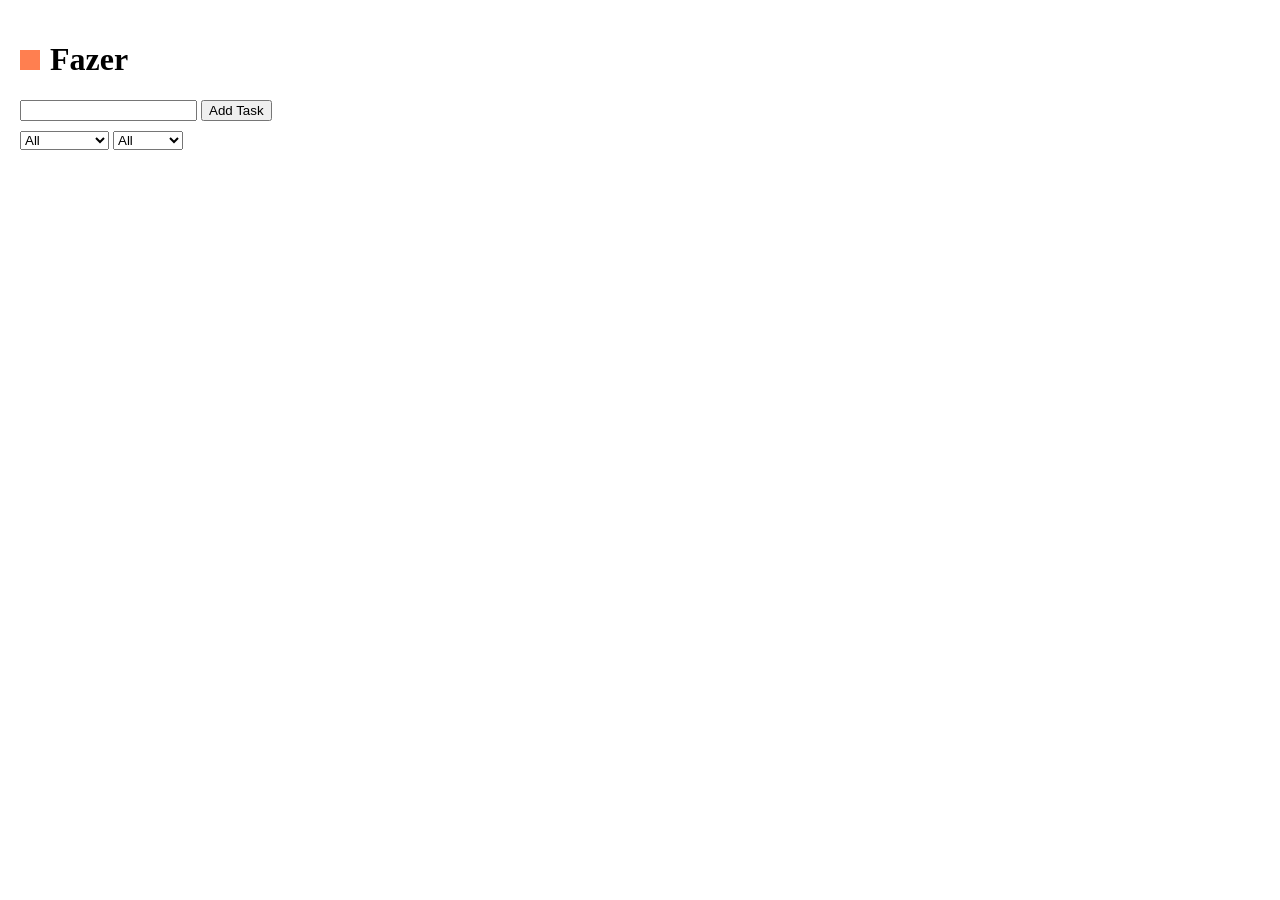
==== frontend/index.html @ 98d720c7 "chore: setup FastAPI backend environment" ====
<!DOCTYPE html>
<html lang="en">

<head>
    <meta charset="UTF-8">
    <meta name="viewport" content="width=device-width, initial-scale=1.0">
    <title>Fazer</title>
    <link rel="stylesheet" href="style.css">
</head>

<body>
    <header>
        <div class="logo-area" style="display: flex; flex-direction: row; align-items: center; gap: 10px;">
            <div class="logo-icon" style="width: 20px; height: 20px; background-color: coral;"></div>
            <div class="logo-name">
                <h1>Fazer</h1>
            </div>
        </div>
    </header>
    <main>
        <dialog id="new-task-dialog" class="new-task-dialog">
            <div class="name-section">
                <label for="new-task-name">Name:</label>
                <input type="text" class="new-task-name" id="new-task-name">
            </div>
            <div class="priority-section">
                <label for="new-task-priority">Priority:</label>
                <select name="" id="new-task-priority">
                    <option value="" disabled selected>...</option>
                    <option value="High">High</option>
                    <option value="Medium">Medium</option>
                    <option value="Low">Low</option>
                    <option value="None">None</option>
                </select>
            </div>
            <button type="submit" command="close" commandFor="new-task-dialog" id="new-task-add-btn">Add task</button>
        </dialog>
        <dialog id="task-update-dialog" class="task-update-dialog">
            <h3>Update the task</h3>
            <div class="name-section">
                <label for="update-task-name">Name:</label>
                <input type="text" class="update-task-name" id="update-task-name">
            </div>
            <div class="priority-section">
                <label for="update-task-priority">Priority:</label>
                <select name="" id="update-task-priority">
                    <option value="" disabled selected>...</option>
                    <option value="High">High</option>
                    <option value="Medium">Medium</option>
                    <option value="Low">Low</option>
                    <option value="None">None</option>
                </select>
            </div>
            <button type="submit" command="close" commandFor="task-update-dialog" id="update-task-btn">Update task</button>
        </dialog>
        <div class="search-area">
            <div>
                <input type="search" name="search-box" id="search-box" class="search-box">
                <button class="add-task-btn" id="add-task-btn" commandFor="new-task-dialog" command="show-modal">Add Task</button> 
            </div>
            <div>
                <select name="status-filter" id="status-filter">
                    <option value="all" selected>All</option>
                    <option value="completed">Completed</option>
                    <option value="unchecked">Unchecked</option>
                </select>
                <select name="priority-filter" id="priority-filter">
                    <option value="all" selected>All</option>
                    <option value="high">High</option>
                    <option value="medium">Medium</option>
                    <option value="low">Low</option>
                    <option value="none">None</option>
                </select>
            </div>
        <div class="tasks-area" id="tasks-area"></div>
    </main>
</body>
<script type="module" src="src/scripts/app.js"></script>
</html>
---- frontend/style.css ----
body {
    margin-top: 20px;
    margin-left: 20px;
}

dialog[open] {
    display: flex; 
    flex-direction: column; 
    gap: 20px; 
    padding: 50px; 
    border: 2px solid coral;
}

.task-area {
    display: flex; 
    align-items: center; 
    gap: 10px;
}
.task-area > div {
    display: flex; 
    align-items: center; 
    gap: 10px;
}

.search-area {
    display: flex; 
    flex-direction: column; 
    gap: 10px;
}
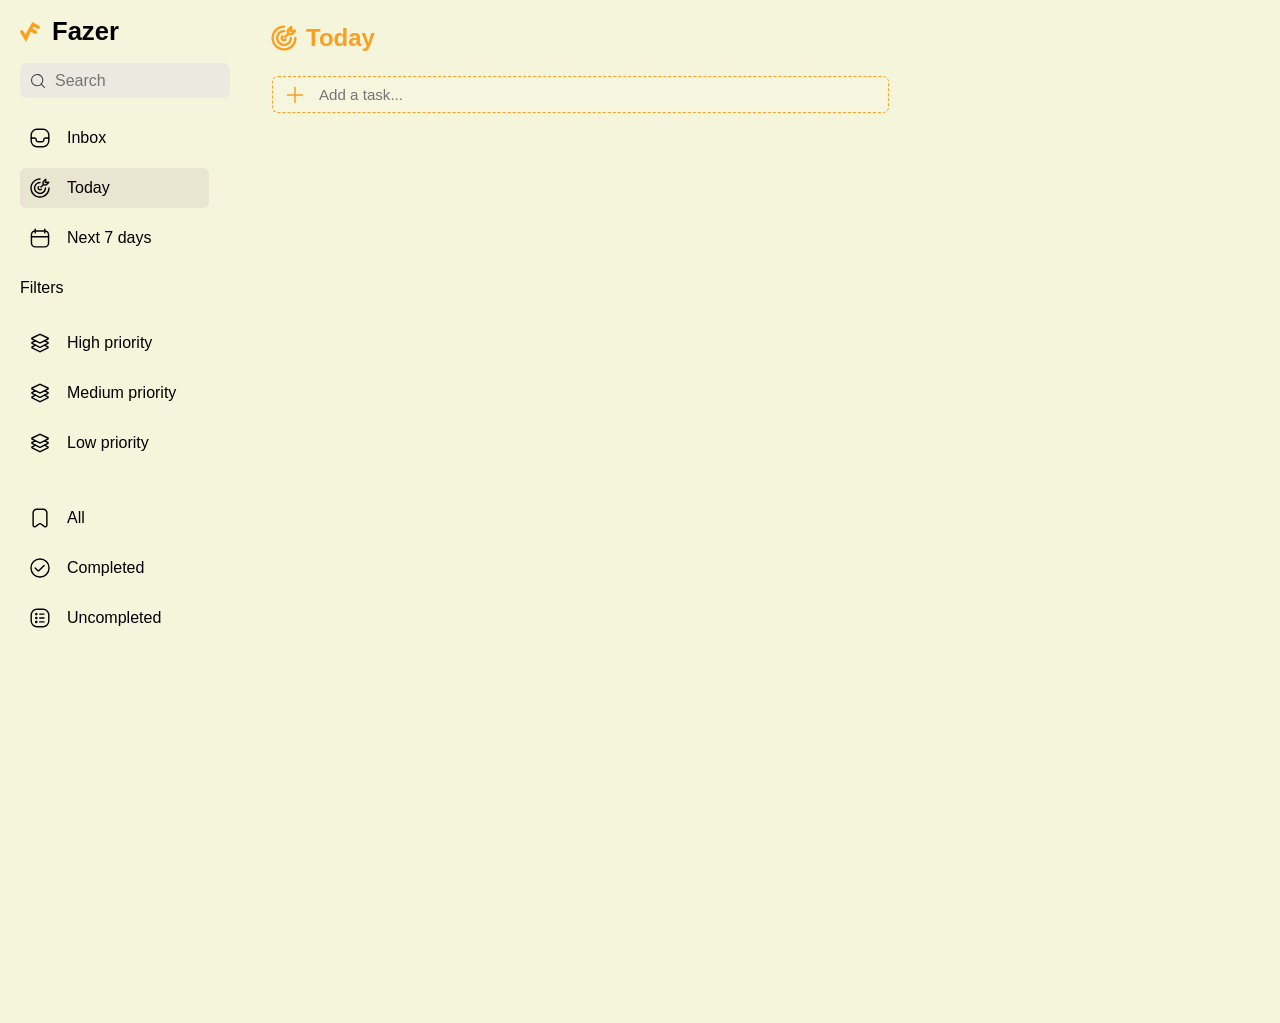
==== commit 7bd4bfcf: "refactor: move frontend entry point to project root" ====
--- a/frontend/index.html
+++ b/frontend/index.html
@@ -5,75 +5,210 @@
     <meta charset="UTF-8">
     <meta name="viewport" content="width=device-width, initial-scale=1.0">
     <title>Fazer</title>
-    <link rel="stylesheet" href="style.css">
+    <link rel="stylesheet" href="styles/index.css">
+    <link rel="icon" href="assets/fazer_logo.svg">
 </head>
 
 <body>
-    <header>
-        <div class="logo-area" style="display: flex; flex-direction: row; align-items: center; gap: 10px;">
-            <div class="logo-icon" style="width: 20px; height: 20px; background-color: coral;"></div>
-            <div class="logo-name">
-                <h1>Fazer</h1>
-            </div>
-        </div>
-    </header>
-    <main>
-        <dialog id="new-task-dialog" class="new-task-dialog">
-            <div class="name-section">
-                <label for="new-task-name">Name:</label>
-                <input type="text" class="new-task-name" id="new-task-name">
-            </div>
-            <div class="priority-section">
-                <label for="new-task-priority">Priority:</label>
-                <select name="" id="new-task-priority">
-                    <option value="" disabled selected>...</option>
-                    <option value="High">High</option>
-                    <option value="Medium">Medium</option>
-                    <option value="Low">Low</option>
-                    <option value="None">None</option>
-                </select>
-            </div>
-            <button type="submit" command="close" commandFor="new-task-dialog" id="new-task-add-btn">Add task</button>
-        </dialog>
-        <dialog id="task-update-dialog" class="task-update-dialog">
-            <h3>Update the task</h3>
-            <div class="name-section">
-                <label for="update-task-name">Name:</label>
-                <input type="text" class="update-task-name" id="update-task-name">
-            </div>
-            <div class="priority-section">
-                <label for="update-task-priority">Priority:</label>
-                <select name="" id="update-task-priority">
-                    <option value="" disabled selected>...</option>
-                    <option value="High">High</option>
-                    <option value="Medium">Medium</option>
-                    <option value="Low">Low</option>
-                    <option value="None">None</option>
-                </select>
-            </div>
-            <button type="submit" command="close" commandFor="task-update-dialog" id="update-task-btn">Update task</button>
-        </dialog>
-        <div class="search-area">
+    <template id="task-template">
+        <div class="task-template">
             <div>
-                <input type="search" name="search-box" id="search-box" class="search-box">
-                <button class="add-task-btn" id="add-task-btn" commandFor="new-task-dialog" command="show-modal">Add Task</button> 
-            </div>
-            <div>
-                <select name="status-filter" id="status-filter">
-                    <option value="all" selected>All</option>
-                    <option value="completed">Completed</option>
-                    <option value="unchecked">Unchecked</option>
-                </select>
-                <select name="priority-filter" id="priority-filter">
-                    <option value="all" selected>All</option>
-                    <option value="high">High</option>
-                    <option value="medium">Medium</option>
-                    <option value="low">Low</option>
-                    <option value="none">None</option>
-                </select>
-            </div>
-        <div class="tasks-area" id="tasks-area"></div>
-    </main>
+                <input type="checkbox" name="" id="task-status" class="task-status">
+                <input class="task-title" readonly></input> 
+            </div>
+            <div class="metadata-area">
+                <div class="task-priority-area">
+                    <p class="task-priority metadata"></p>
+                    <select name="" class="task-priority-input input">
+                        <option value="High">High priority</option>
+                        <option value="Medium">Medium priority</option>
+                        <option value="Low">Low priority</option>
+                    </select>
+                </div>
+                <div class="task-date-area">
+                    <p class="task-date metadata"></p>
+                    <input type="date" name="" class="task-date-input input">
+                </div>
+            </div>
+            <button class="confirm-btn">Confirm</button>
+        </div>
+    </template>
+
+    <div id="sidebar-section">
+        <div id="logo-area">
+            <div class="block">
+                <img src="assets/fazer_logo.svg" alt="" class="block">
+            </div>
+            <h1>Fazer</h1>
+        </div>
+        <div id="search-area">
+            <svg width="24" height="24" viewBox="0 0 24 24" fill="none" xmlns="http://www.w3.org/2000/svg">
+<path d="M10.7828 18.8276C12.3741 18.8298 13.9302 18.3601 15.2544 17.4781C16.5785 16.596 17.6112 15.3413 18.2216 13.8726C18.832 12.4039 18.9929 10.7872 18.6837 9.2271C18.3746 7.66702 17.6093 6.23364 16.4849 5.10831C15.3604 3.98299 13.9272 3.2163 12.3666 2.90525C10.8061 2.5942 9.18823 2.75277 7.71786 3.3609C6.24748 3.96902 4.99062 4.99937 4.10632 6.32158C3.22202 7.64379 2.75 9.19844 2.75 10.7888C2.75 12.919 3.59596 14.9621 5.10209 16.4693C6.60821 17.9766 8.65135 18.8248 10.7828 18.8276Z" stroke="currentColor" stroke-width="1.5" stroke-linecap="round" stroke-linejoin="round"/>
+<path d="M16.4883 16.491L21.25 21.25" stroke="currentColor" stroke-width="1.5" stroke-linecap="round" stroke-linejoin="round"/>
+</svg>
+
+            <input type="search" name="search-box" id="search-box" placeholder="Search">
+        </div>
+        <div id="pages">
+            <select class="filter-select" id="filter-date">
+                <option value="today" selected>Today</option>
+                <option value="inbox">Inbox</option>
+                <option value="7days">Next 7 days</option>
+            </select>
+            <div id="top-pages-section">
+                <div class="top-page page" id="inbox">
+                    <svg class="page-icon" width="24" height="24" viewBox="0 0 24 24" fill="none" xmlns="http://www.w3.org/2000/svg">
+        <path d="M2.75 12H6C6.53043 12 7.03914 12.2107 7.41421 12.5858C7.78929 12.9609 8 13.4696 8 14C8 14.5304 8.21071 15.0391 8.58579 15.4142C8.96086 15.7893 9.46957 16 10 16H14C14.5304 16 15.0391 15.7893 15.4142 15.4142C15.7893 15.0391 16 14.5304 16 14C16 13.4696 16.2107 12.9609 16.5858 12.5858C16.9609 12.2107 17.4696 12 18 12H21.25" stroke="currentColor" stroke-width="1.5" stroke-linecap="round" stroke-linejoin="round"/>
+        <path d="M15.25 2.75H8.75C5.43629 2.75 2.75 5.43629 2.75 8.75V15.25C2.75 18.5637 5.43629 21.25 8.75 21.25H15.25C18.5637 21.25 21.25 18.5637 21.25 15.25V8.75C21.25 5.43629 18.5637 2.75 15.25 2.75Z" stroke="currentColor" stroke-width="1.5"/>
+        </svg>
+                    <p class="page-title">Inbox</p>
+                </div>
+                <div class="top-page page selected" id="today">
+                    <svg class="page-icon" width="24" height="24" viewBox="0 0 24 24" fill="none" xmlns="http://www.w3.org/2000/svg">
+    <path d="M10.6605 10.6605C10.3037 11.0152 10.1021 11.4969 10.1 12C10.1 12.5039 10.3002 12.9872 10.6565 13.3435C11.0128 13.6998 11.4961 13.9 12 13.9C12.5031 13.8979 12.9848 13.6963 13.3395 13.3395" stroke="currentColor" stroke-width="1.5" stroke-linecap="round" stroke-linejoin="round"/>
+    <path d="M12 6.3C10.8726 6.3 9.7706 6.6343 8.83324 7.26063C7.89588 7.88695 7.1653 8.77717 6.73388 9.81871C6.30246 10.8602 6.18958 12.0063 6.40951 13.112C6.62945 14.2177 7.17232 15.2334 7.96948 16.0305C8.76664 16.8277 9.78228 17.3705 10.888 17.5905C11.9937 17.8104 13.1397 17.6975 14.1813 17.2661C15.2228 16.8347 16.113 16.1041 16.7394 15.1668C17.3657 14.2294 17.7 13.1274 17.7 12" stroke="currentColor" stroke-width="1.5" stroke-linecap="round" stroke-linejoin="round"/>
+    <path d="M12 2.5C10.1211 2.5 8.28435 3.05717 6.72209 4.10104C5.15982 5.14491 3.94218 6.62861 3.22315 8.36451C2.50412 10.1004 2.31598 12.0105 2.68254 13.8534C3.0491 15.6962 3.95389 17.3889 5.28249 18.7175C6.61109 20.0461 8.30383 20.9509 10.1466 21.3175C11.9895 21.684 13.8996 21.4959 15.6355 20.7769C17.3714 20.0578 18.8551 18.8402 19.899 17.2779C20.9428 15.7156 21.5 13.8789 21.5 12" stroke="currentColor" stroke-width="1.5" stroke-linecap="round" stroke-linejoin="round"/>
+    <path d="M15.5245 8.4755L12.95 11.05" stroke="currentColor" stroke-width="1.5" stroke-linecap="round" stroke-linejoin="round"/>
+    <path d="M20.9395 5.84399L17.7 6.29999L18.156 3.0605C18.1596 3.02273 18.1517 2.98476 18.1335 2.95148C18.1153 2.9182 18.0876 2.89113 18.0538 2.87376C18.0201 2.85638 17.982 2.8495 17.9443 2.854C17.9066 2.8585 17.8712 2.87417 17.8425 2.899L15.6955 5.03649C15.475 5.25866 15.3127 5.53189 15.2232 5.83187C15.1337 6.13185 15.1197 6.4493 15.1825 6.75599L15.5245 8.47549L17.244 8.81749C17.5507 8.88026 17.8681 8.86627 18.1681 8.77677C18.4681 8.68727 18.7413 8.52504 18.9635 8.30449L21.101 6.15749C21.1258 6.12881 21.1415 6.09335 21.146 6.05568C21.1505 6.01802 21.1436 5.97987 21.1262 5.94614C21.1089 5.91242 21.0818 5.88467 21.0485 5.86646C21.0152 5.84826 20.9773 5.84043 20.9395 5.84399Z" stroke="currentColor" stroke-width="1.5" stroke-linecap="round" stroke-linejoin="round"/>
+    </svg>
+
+                    <p class="page-title">Today</p>
+                </div>
+                <div class="top-page page" id="7days">
+                    <svg class="page-icon" width="24" height="24" viewBox="0 0 24 24" fill="none" xmlns="http://www.w3.org/2000/svg">
+    <path d="M17 4.625H7C4.79086 4.625 3 6.41586 3 8.625V17.375C3 19.5841 4.79086 21.375 7 21.375H17C19.2091 21.375 21 19.5841 21 17.375V8.625C21 6.41586 19.2091 4.625 17 4.625Z" stroke="currentColor" stroke-width="1.5" stroke-linecap="round" stroke-linejoin="round"/>
+    <path d="M3 10.625H21" stroke="currentColor" stroke-width="1.5" stroke-linecap="round" stroke-linejoin="round"/>
+    <path d="M17 2.625V6.625" stroke="currentColor" stroke-width="1.5" stroke-linecap="round" stroke-linejoin="round"/>
+    <path d="M7 2.625V6.625" stroke="currentColor" stroke-width="1.5" stroke-linecap="round" stroke-linejoin="round"/>
+    </svg>
+                    <p class="page-title">Next 7 days</p>
+                </div>
+            </div>
+            <div id="filter-pages-section">
+                <div id="priority-filter-section">
+                    <div>
+                        <p>Filters</p>
+                        <select class="filter-select" id="filter-priority">
+                            <option value="All" selected>All</option>
+                            <option value="High">High Priority</option>
+                            <option value="Medium">Medium Priority</option>
+                            <option value="Low">Low Priority</option>
+                        </select>
+                    </div>
+                    <div class="filter-item priority-options page" id="High">
+                        <svg class="page-icon" width="24" height="24" viewBox="0 0 24 24" fill="none" xmlns="http://www.w3.org/2000/svg">
+        <path d="M20.2702 7.79619L16.6593 9.67155L12.2679 11.908C12.1861 11.9539 12.0938 11.978 12 11.978C11.9062 11.978 11.8139 11.9539 11.7321 11.908L7.34072 9.67155L3.72978 7.79619C3.63181 7.74658 3.54951 7.67079 3.49201 7.57723C3.43451 7.48367 3.40408 7.37601 3.40408 7.26619C3.40408 7.15638 3.43451 7.04872 3.49201 6.95516C3.54951 6.8616 3.63181 6.78581 3.72978 6.7362L11.7437 2.81076C11.8233 2.77081 11.911 2.75 12 2.75C12.089 2.75 12.1767 2.77081 12.2563 2.81076L20.2702 6.7362C20.3682 6.78581 20.4505 6.8616 20.508 6.95516C20.5655 7.04872 20.5959 7.15638 20.5959 7.26619C20.5959 7.37601 20.5655 7.48367 20.508 7.57723C20.4505 7.67079 20.3682 7.74658 20.2702 7.79619Z" stroke="currentColor" stroke-width="1.5" stroke-linecap="round" stroke-linejoin="round"/>
+        <path d="M7.34079 9.67154L3.72985 11.3955C3.63188 11.4451 3.54958 11.5209 3.49208 11.6144C3.43458 11.708 3.40415 11.8156 3.40415 11.9255C3.40415 12.0353 3.43458 12.1429 3.49208 12.2365C3.54958 12.3301 3.63188 12.4059 3.72985 12.4555L7.34079 14.3308L11.7322 16.5673C11.814 16.6132 11.9062 16.6373 12.0001 16.6373C12.0939 16.6373 12.1862 16.6132 12.268 16.5673L16.6593 14.3308L20.2703 12.4555C20.357 12.4024 20.4287 12.3279 20.4784 12.2392C20.5281 12.1505 20.5542 12.0505 20.5542 11.9488C20.5542 11.8471 20.5281 11.7471 20.4784 11.6583C20.4287 11.5696 20.357 11.4952 20.2703 11.4421L16.6593 9.67154" stroke="currentColor" stroke-width="1.5" stroke-linecap="round" stroke-linejoin="round"/>
+        <path d="M7.34079 14.3308L3.72985 16.0548C3.63188 16.1044 3.54958 16.1802 3.49208 16.2737C3.43458 16.3673 3.40415 16.475 3.40415 16.5848C3.40415 16.6946 3.43458 16.8022 3.49208 16.8958C3.54958 16.9894 3.63188 17.0652 3.72985 17.1148L11.7322 21.18C11.814 21.2259 11.9062 21.25 12.0001 21.25C12.0939 21.25 12.1862 21.2259 12.268 21.18L20.2703 17.1148C20.357 17.0617 20.4287 16.9872 20.4784 16.8985C20.5281 16.8098 20.5542 16.7098 20.5542 16.6081C20.5542 16.5064 20.5281 16.4064 20.4784 16.3176C20.4287 16.2289 20.357 16.1545 20.2703 16.1014L16.6593 14.3308" stroke="currentColor" stroke-width="1.5" stroke-linecap="round" stroke-linejoin="round"/>
+        </svg>
+                        <p class="page-title">High priority</p>
+                    </div>
+                    <div class="filter-item priority-options page" id="Medium">
+                        <svg class="page-icon" width="24" height="24" viewBox="0 0 24 24" fill="none" xmlns="http://www.w3.org/2000/svg">
+        <path d="M20.2702 7.79619L16.6593 9.67155L12.2679 11.908C12.1861 11.9539 12.0938 11.978 12 11.978C11.9062 11.978 11.8139 11.9539 11.7321 11.908L7.34072 9.67155L3.72978 7.79619C3.63181 7.74658 3.54951 7.67079 3.49201 7.57723C3.43451 7.48367 3.40408 7.37601 3.40408 7.26619C3.40408 7.15638 3.43451 7.04872 3.49201 6.95516C3.54951 6.8616 3.63181 6.78581 3.72978 6.7362L11.7437 2.81076C11.8233 2.77081 11.911 2.75 12 2.75C12.089 2.75 12.1767 2.77081 12.2563 2.81076L20.2702 6.7362C20.3682 6.78581 20.4505 6.8616 20.508 6.95516C20.5655 7.04872 20.5959 7.15638 20.5959 7.26619C20.5959 7.37601 20.5655 7.48367 20.508 7.57723C20.4505 7.67079 20.3682 7.74658 20.2702 7.79619Z" stroke="currentColor" stroke-width="1.5" stroke-linecap="round" stroke-linejoin="round"/>
+        <path d="M7.34079 9.67154L3.72985 11.3955C3.63188 11.4451 3.54958 11.5209 3.49208 11.6144C3.43458 11.708 3.40415 11.8156 3.40415 11.9255C3.40415 12.0353 3.43458 12.1429 3.49208 12.2365C3.54958 12.3301 3.63188 12.4059 3.72985 12.4555L7.34079 14.3308L11.7322 16.5673C11.814 16.6132 11.9062 16.6373 12.0001 16.6373C12.0939 16.6373 12.1862 16.6132 12.268 16.5673L16.6593 14.3308L20.2703 12.4555C20.357 12.4024 20.4287 12.3279 20.4784 12.2392C20.5281 12.1505 20.5542 12.0505 20.5542 11.9488C20.5542 11.8471 20.5281 11.7471 20.4784 11.6583C20.4287 11.5696 20.357 11.4952 20.2703 11.4421L16.6593 9.67154" stroke="currentColor" stroke-width="1.5" stroke-linecap="round" stroke-linejoin="round"/>
+        <path d="M7.34079 14.3308L3.72985 16.0548C3.63188 16.1044 3.54958 16.1802 3.49208 16.2737C3.43458 16.3673 3.40415 16.475 3.40415 16.5848C3.40415 16.6946 3.43458 16.8022 3.49208 16.8958C3.54958 16.9894 3.63188 17.0652 3.72985 17.1148L11.7322 21.18C11.814 21.2259 11.9062 21.25 12.0001 21.25C12.0939 21.25 12.1862 21.2259 12.268 21.18L20.2703 17.1148C20.357 17.0617 20.4287 16.9872 20.4784 16.8985C20.5281 16.8098 20.5542 16.7098 20.5542 16.6081C20.5542 16.5064 20.5281 16.4064 20.4784 16.3176C20.4287 16.2289 20.357 16.1545 20.2703 16.1014L16.6593 14.3308" stroke="currentColor" stroke-width="1.5" stroke-linecap="round" stroke-linejoin="round"/>
+        </svg>
+                        <p class="page-title">Medium priority</p>
+                    </div>
+                    <div class="filter-item priority-options page" id="Low">
+                        <svg class="page-icon" width="24" height="24" viewBox="0 0 24 24" fill="none" xmlns="http://www.w3.org/2000/svg">
+        <path d="M20.2702 7.79619L16.6593 9.67155L12.2679 11.908C12.1861 11.9539 12.0938 11.978 12 11.978C11.9062 11.978 11.8139 11.9539 11.7321 11.908L7.34072 9.67155L3.72978 7.79619C3.63181 7.74658 3.54951 7.67079 3.49201 7.57723C3.43451 7.48367 3.40408 7.37601 3.40408 7.26619C3.40408 7.15638 3.43451 7.04872 3.49201 6.95516C3.54951 6.8616 3.63181 6.78581 3.72978 6.7362L11.7437 2.81076C11.8233 2.77081 11.911 2.75 12 2.75C12.089 2.75 12.1767 2.77081 12.2563 2.81076L20.2702 6.7362C20.3682 6.78581 20.4505 6.8616 20.508 6.95516C20.5655 7.04872 20.5959 7.15638 20.5959 7.26619C20.5959 7.37601 20.5655 7.48367 20.508 7.57723C20.4505 7.67079 20.3682 7.74658 20.2702 7.79619Z" stroke="currentColor" stroke-width="1.5" stroke-linecap="round" stroke-linejoin="round"/>
+        <path d="M7.34079 9.67154L3.72985 11.3955C3.63188 11.4451 3.54958 11.5209 3.49208 11.6144C3.43458 11.708 3.40415 11.8156 3.40415 11.9255C3.40415 12.0353 3.43458 12.1429 3.49208 12.2365C3.54958 12.3301 3.63188 12.4059 3.72985 12.4555L7.34079 14.3308L11.7322 16.5673C11.814 16.6132 11.9062 16.6373 12.0001 16.6373C12.0939 16.6373 12.1862 16.6132 12.268 16.5673L16.6593 14.3308L20.2703 12.4555C20.357 12.4024 20.4287 12.3279 20.4784 12.2392C20.5281 12.1505 20.5542 12.0505 20.5542 11.9488C20.5542 11.8471 20.5281 11.7471 20.4784 11.6583C20.4287 11.5696 20.357 11.4952 20.2703 11.4421L16.6593 9.67154" stroke="currentColor" stroke-width="1.5" stroke-linecap="round" stroke-linejoin="round"/>
+        <path d="M7.34079 14.3308L3.72985 16.0548C3.63188 16.1044 3.54958 16.1802 3.49208 16.2737C3.43458 16.3673 3.40415 16.475 3.40415 16.5848C3.40415 16.6946 3.43458 16.8022 3.49208 16.8958C3.54958 16.9894 3.63188 17.0652 3.72985 17.1148L11.7322 21.18C11.814 21.2259 11.9062 21.25 12.0001 21.25C12.0939 21.25 12.1862 21.2259 12.268 21.18L20.2703 17.1148C20.357 17.0617 20.4287 16.9872 20.4784 16.8985C20.5281 16.8098 20.5542 16.7098 20.5542 16.6081C20.5542 16.5064 20.5281 16.4064 20.4784 16.3176C20.4287 16.2289 20.357 16.1545 20.2703 16.1014L16.6593 14.3308" stroke="currentColor" stroke-width="1.5" stroke-linecap="round" stroke-linejoin="round"/>
+        </svg>
+                        <p class="page-title">Low priority</p>
+                    </div>
+                </div>
+                <div id="status-filter-section">
+                    <div>
+                        <select class="filter-select" id="filter-status">
+                            <option value="all">All</option>
+                            <option value="completed"></option>
+                            <option value="uncompleted" selected>Uncompleted</option>
+                        </select>
+                    </div>
+                    <div class="filter-item status-options page" id="all">
+                        <svg class="page-icon" width="24" height="24" viewBox="0 0 24 24" fill="none" xmlns="http://www.w3.org/2000/svg">
+    <path d="M10.94 18.339L7.51 20.8869C7.26537 21.0782 6.9732 21.1993 6.66487 21.2372C6.35654 21.2751 6.0437 21.2284 5.75995 21.102C5.4762 20.9757 5.23225 20.7745 5.05432 20.5201C4.87638 20.2656 4.77118 19.9676 4.75 19.6579V6.34928C4.78647 5.35977 5.21452 4.42518 5.94014 3.75077C6.66575 3.07636 7.6296 2.71726 8.62 2.75235H15.38C16.3704 2.71726 17.3342 3.07636 18.0599 3.75077C18.7855 4.42518 19.2135 5.35977 19.25 6.34928V19.6579C19.2288 19.9676 19.1236 20.2656 18.9457 20.5201C18.7677 20.7745 18.5238 20.9757 18.24 21.102C17.9563 21.2284 17.6435 21.2751 17.3351 21.2372C17.0268 21.1993 16.7346 21.0782 16.49 20.8869L13.06 18.339C12.7521 18.1149 12.381 17.9941 12 17.9941C11.619 17.9941 11.2479 18.1149 10.94 18.339Z" stroke="currentColor" stroke-width="1.5" stroke-linecap="round" stroke-linejoin="round"/>
+    </svg>
+
+                        <p class="page-title">All</p>
+                    </div>
+                    <div class="filter-item status-options page" id="completed">
+                        <svg class="page-icon" width="24" height="24" viewBox="0 0 24 24" fill="none" xmlns="http://www.w3.org/2000/svg">
+    <path d="M6.90009 12.0865L9.56354 14.75C9.65723 14.8447 9.76881 14.92 9.89185 14.9714C10.0148 15.0228 10.1468 15.0493 10.2801 15.0493C10.4134 15.0493 10.5454 15.0228 10.6684 14.9714C10.7914 14.92 10.903 14.8447 10.9967 14.75L16.3641 9.38245" stroke="currentColor" stroke-width="1.5" stroke-linecap="round" stroke-linejoin="round"/>
+    <path d="M12 21.5C17.2467 21.5 21.5 17.2467 21.5 12C21.5 6.7533 17.2467 2.5 12 2.5C6.7533 2.5 2.5 6.7533 2.5 12C2.5 17.2467 6.7533 21.5 12 21.5Z" stroke="currentColor" stroke-width="1.5" stroke-linecap="round" stroke-linejoin="round"/>
+    </svg>
+
+                        <p class="page-title">Completed</p>
+                    </div>
+                    <div class="filter-item status-options page" id="uncompleted">
+                        <svg class="page-icon" width="24" height="24" viewBox="0 0 24 24" fill="none" xmlns="http://www.w3.org/2000/svg">
+    <path d="M11.6918 7.88889H16.212" stroke="currentColor" stroke-width="1.5" stroke-linecap="round" stroke-linejoin="round"/>
+    <path d="M11.6918 12H16.212" stroke="currentColor" stroke-width="1.5" stroke-linecap="round" stroke-linejoin="round"/>
+    <path d="M11.6918 16.1111H16.212" stroke="currentColor" stroke-width="1.5" stroke-linecap="round" stroke-linejoin="round"/>
+    <path d="M8.06625 8.50555C8.40683 8.50555 8.68292 8.22946 8.68292 7.88888C8.68292 7.54831 8.40683 7.27222 8.06625 7.27222C7.72568 7.27222 7.44958 7.54831 7.44958 7.88888C7.44958 8.22946 7.72568 8.50555 8.06625 8.50555Z" stroke="currentColor" stroke-width="1.5" stroke-linecap="round" stroke-linejoin="round"/>
+    <path d="M8.06625 12.6167C8.40683 12.6167 8.68292 12.3406 8.68292 12C8.68292 11.6594 8.40683 11.3833 8.06625 11.3833C7.72568 11.3833 7.44958 11.6594 7.44958 12C7.44958 12.3406 7.72568 12.6167 8.06625 12.6167Z" stroke="currentColor" stroke-width="1.5" stroke-linecap="round" stroke-linejoin="round"/>
+    <path d="M8.06625 16.7278C8.40683 16.7278 8.68292 16.4517 8.68292 16.1111C8.68292 15.7705 8.40683 15.4944 8.06625 15.4944C7.72568 15.4944 7.44958 15.7705 7.44958 16.1111C7.44958 16.4517 7.72568 16.7278 8.06625 16.7278Z" stroke="currentColor" stroke-width="1.5" stroke-linecap="round" stroke-linejoin="round"/>
+    <rect x="2.75" y="2.75" width="18.5" height="18.5" rx="6" stroke="currentColor" stroke-width="1.5"/>
+    </svg>
+
+                        <p class="page-title">Uncompleted</p>
+                    </div>
+                </div>
+            </div>
+        </div>
+    </div>
+    <div id="main-section">
+        <div id="header-area">
+            <div id="title-area">
+                <svg id="main-icon" width="24" height="24" viewBox="0 0 24 24" fill="none" xmlns="http://www.w3.org/2000/svg">
+                    <path d="M10.6605 10.6605C10.3037 11.0152 10.1021 11.4969 10.1 12C10.1 12.5039 10.3002 12.9872 10.6565 13.3435C11.0128 13.6998 11.4961 13.9 12 13.9C12.5031 13.8979 12.9848 13.6963 13.3395 13.3395" stroke="currentColor" stroke-width="1.5" stroke-linecap="round" stroke-linejoin="round"/>
+                    <path d="M12 6.3C10.8726 6.3 9.7706 6.6343 8.83324 7.26063C7.89588 7.88695 7.1653 8.77717 6.73388 9.81871C6.30246 10.8602 6.18958 12.0063 6.40951 13.112C6.62945 14.2177 7.17232 15.2334 7.96948 16.0305C8.76664 16.8277 9.78228 17.3705 10.888 17.5905C11.9937 17.8104 13.1397 17.6975 14.1813 17.2661C15.2228 16.8347 16.113 16.1041 16.7394 15.1668C17.3657 14.2294 17.7 13.1274 17.7 12" stroke="currentColor" stroke-width="1.5" stroke-linecap="round" stroke-linejoin="round"/>
+                    <path d="M12 2.5C10.1211 2.5 8.28435 3.05717 6.72209 4.10104C5.15982 5.14491 3.94218 6.62861 3.22315 8.36451C2.50412 10.1004 2.31598 12.0105 2.68254 13.8534C3.0491 15.6962 3.95389 17.3889 5.28249 18.7175C6.61109 20.0461 8.30383 20.9509 10.1466 21.3175C11.9895 21.684 13.8996 21.4959 15.6355 20.7769C17.3714 20.0578 18.8551 18.8402 19.899 17.2779C20.9428 15.7156 21.5 13.8789 21.5 12" stroke="currentColor" stroke-width="1.5" stroke-linecap="round" stroke-linejoin="round"/>
+                    <path d="M15.5245 8.4755L12.95 11.05" stroke="currentColor" stroke-width="1.5" stroke-linecap="round" stroke-linejoin="round"/>
+                    <path d="M20.9395 5.84399L17.7 6.29999L18.156 3.0605C18.1596 3.02273 18.1517 2.98476 18.1335 2.95148C18.1153 2.9182 18.0876 2.89113 18.0538 2.87376C18.0201 2.85638 17.982 2.8495 17.9443 2.854C17.9066 2.8585 17.8712 2.87417 17.8425 2.899L15.6955 5.03649C15.475 5.25866 15.3127 5.53189 15.2232 5.83187C15.1337 6.13185 15.1197 6.4493 15.1825 6.75599L15.5245 8.47549L17.244 8.81749C17.5507 8.88026 17.8681 8.86627 18.1681 8.77677C18.4681 8.68727 18.7413 8.52504 18.9635 8.30449L21.101 6.15749C21.1258 6.12881 21.1415 6.09335 21.146 6.05568C21.1505 6.01802 21.1436 5.97987 21.1262 5.94614C21.1089 5.91242 21.0818 5.88467 21.0485 5.86646C21.0152 5.84826 20.9773 5.84043 20.9395 5.84399Z" stroke="currentColor" stroke-width="1.5" stroke-linecap="round" stroke-linejoin="round"/>
+                </svg>
+                <p id="main-title">Today</p>
+            </div>
+        </div>
+        <div id="task-btn-area">
+            <div id="task-btn-header">
+                <svg id="task-btn-icon" width="24" height="24" viewBox="0 0 24 24" fill="none" xmlns="http://www.w3.org/2000/svg">
+                    <path d="M12 4.5V19.5" stroke="currentColor" stroke-width="1.5" stroke-linecap="round" stroke-linejoin="round"/>
+                    <path d="M19.5 12H4.5" stroke="currentColor" stroke-width="1.5" stroke-linecap="round" stroke-linejoin="round"/>
+                </svg>
+                <input type="text" name="" id="task-btn-text" placeholder="Add a task...">
+            </div>
+            <div id="task-btn-details">
+                <div id="task-btn-calendar-area" class="propriety">
+                    <p id="task-btn-text-calendar">📅 Date</p>
+                    <input type="date" name="" id="task-btn-calendar">
+                </div>
+                <div id="task-btn-priority-area" class="propriety">
+                    <p id="task-btn-text-priority">🚩 Priority</p>
+                    <select name="" id="task-btn-priority">
+                        <option value="" selected disabled>...</option>
+                        <option value="High">High priority</option>
+                        <option value="Medium">Medium priority</option>
+                        <option value="Low">Low priority</option>
+                    </select>
+                </div>
+                <button id="task-add-btn">+ Add task</button>
+            </div>
+        </div>
+        <div id="tasks-area">
+        </div>
+        <div id="menu-context">
+            <div class="menu-option" id="edit-task-btn">
+                <p>Edit task</p>
+            </div>
+            <div class="menu-option" id="delete-task-btn">
+                <p>Delete task</p>
+            </div>
+        </div>
+    </div>
 </body>
-<script type="module" src="src/scripts/app.js"></script>
+<script type="module" src="scripts/app.js"></script>
 </html>
--- a/frontend/styles/index.css
+++ b/frontend/styles/index.css
@@ -0,0 +1,494 @@
+:root {
+    --primary-color: #FA9F20;
+    --button-border-color: #FA9F20;
+    --selected-page-color: #e0d7c886;
+    --bg-color: beige;
+    --search-bg-color: #e3e3e391;
+    --secondary-text-color: #424242;
+    --primary-text-color: black;
+    --priority-filter-color: #C2B199;
+    --button-text-color: #696969;
+    --button-bg-color: #fa9f20dd;
+}
+
+body {
+    display: flex;
+    flex-direction: row;
+    margin: 0;
+    font-family: "Inter", sans-serif;
+    background-color: var(--bg-color);
+}
+
+#sidebar-section {
+    background-color: var(--bg-color);
+    height: 100dvh;
+    margin-left: 20px;
+    width: 25%;
+    display: flex;
+    align-items: start;
+    flex-direction: column;
+
+    .page {
+        max-width: 173px;
+        width: 173px;
+        padding: 8px;
+        border-radius: 6px;
+        transition: 0.1s ease-in-out transform;
+        p, svg {
+            color: var(--primary-text-color);
+            transition: 0.3s ease-in-out color;
+        }
+    }
+
+    .page:not(.selected):hover {
+        transform: scale(1.015);
+        display: flex;
+        align-items: center;
+        /* background-color: rgba(205, 205, 205, 0.224); */
+    }
+
+    .selected {
+        background-color: var(--selected-page-color);
+    }
+
+
+    #logo-area {
+        display: flex;
+        align-items: center;
+        gap: 12px;
+        
+        h1 {
+            font-weight: 600;
+        }
+    }
+
+    #search-box {
+        font-size: 1em;
+        color: var(--secondary-text-color);
+    }
+
+    #search-area {
+        position: relative;
+        width: fit-content;
+        margin-bottom: 20px;
+    }
+
+    #search-box {
+        width: 210px;
+        height: 35px;
+        border: none;
+        outline: none;
+        background-color: var(--search-bg-color);
+        padding-left: 35px;
+        border-radius: 7px;
+        margin-bottom: 0;
+    }
+
+    #search-area svg {
+        position: absolute;
+        left: 6px;
+        top: 50%;
+        transform: translateY(-50%) scale(0.7);
+        pointer-events: none;
+        color: var(--secondary-text-color);
+    }
+
+    #top-pages-section, #filter-pages-section {
+        display: flex;
+        flex-direction: column;
+        padding: 0;
+        gap: 10px;
+        margin-bottom: 5px;
+    }
+
+    #filter-pages-section {
+        display: flex;
+        gap: 25px;
+    }
+
+    #priority-filter-section, #status-filter-section {
+        display: flex;
+        flex-direction: column;
+        gap: 10px;
+    }
+
+    .block {
+        width: 20px;
+        height: 20px;
+    }
+
+    h1 {
+        font-size: 1.6em
+    }
+
+    .top-page, .filter-item {
+        cursor: pointer;
+        display: flex;
+        align-items: center;
+        gap: 15px;
+        p {
+            margin: 0;
+            font-size: 1em;
+        }
+        svg {
+            scale: 95%;
+        }
+    }
+
+    .filter-item {
+        color: var(--priority-filter-color);
+    }
+
+    .top-page {
+        color: var(--primary-color);
+        p {
+            font-weight: 500;
+        }
+    }
+
+}
+
+#menu-context {
+    display: none;
+    position: absolute;
+    width: 120px;
+    height: fit-content;
+    top: 0;
+    left: 0;
+}
+
+.filter-select {
+    display: none;
+}
+
+#menu-context.open {
+    display: flex;
+    flex-direction: column;
+    align-items: center;
+    justify-content: center;
+    font-size: 0.9em;
+    margin: 0;
+    background-color: #f9fafc;
+    .menu-option {
+        height: 30px;
+    }
+    div {
+        display: flex;
+        justify-content: center;
+        align-items: center;
+        width: 100%;
+        height: 100%;
+    }
+    .menu-option:hover {
+        cursor: pointer;
+        background-color: #f2e4aa;
+    }
+}
+
+#main-section {
+    height: 100dvh;
+    width: 100%;
+    background-color: var(--bg-color);
+
+    #header-area {
+        display: flex;
+        align-items: center;
+        justify-content: space-between;
+        margin-right: 50px;
+    }
+
+    #title-area {
+        display: flex;
+        align-items: center;
+        flex-direction: row;
+        gap: 10px;
+        font-weight: 600;
+        color: var(--primary-color);
+        svg {
+            transform: scale(1.2);
+        }
+        svg path {
+            stroke-width: 2px;
+        }
+        p {
+            font-size: 1.5em;
+        }
+    }
+
+    #task-btn-area {
+        overflow: hidden;
+        display: flex;
+        flex-direction: column;
+        background-color: rgba(255, 255, 255, 0.1);
+        color: var(--button-text-color);
+        border: 1px dashed var(--button-border-color);
+        border-radius: 6px;
+        padding-left: 10px;
+        width: 60%;
+        font-size: 0.9em;
+        svg {
+            color: var(--button-border-color);
+        }
+        #task-btn-header {
+            cursor: pointer;
+            height: 35px;
+            display: flex;
+            flex-direction: row;
+            align-items: center;
+            gap: 10px;
+        }
+        
+        #task-btn-details {
+            height: 0;
+            display: flex;
+            gap: 10px;
+
+            pointer-events: none;
+
+            opacity: 0;
+            transition: 0.5s ease-in-out height, 0.5s ease-in-out opacity, 0.5s ease-in-out padding;
+
+
+            .propriety {
+                border: 1px solid var(--search-bg-color);
+                border-radius: 6px;
+                padding: 0 14px;
+                height: 25px;
+                font-size: 0.9em;
+                display: flex;
+                align-items: center;
+                p {
+                    cursor: pointer;
+                    color: var(--secondary-text-color);
+                    font-weight: 500;
+                }
+                input, select {
+                    position: absolute;
+                    visibility: none;
+                    opacity: 0;
+                    pointer-events: none;
+                }
+            }
+        }
+
+        button {
+            cursor: pointer;
+            display: flex;
+            align-items: center;
+            margin-left: auto;
+            margin-right: 20px;
+            padding: 0 10px;
+            border-radius: 6px;
+            height: 25px;
+            border: none;
+            background-color: transparent;
+            border: 1px solid var(--search-bg-color);
+            color: var(--secondary-text-color);
+            font-weight: 500;
+            font-size: 0.9em;
+            transition: 0.3s ease-in-out color, 0.3s ease-in-out border-color, 0.3s ease-in-out background-color;
+        }
+
+        button:hover {
+            background-color: var(--button-bg-color);
+            border-color: var(--button-bg-color);
+            color: white;
+            transform: scale(1.02);
+        }
+
+        #task-btn-details.open {
+            height: 30px;
+            opacity: 1;
+
+            pointer-events: all;
+
+            padding-bottom: 10px;
+        }
+
+        #task-btn-text {
+            background-color: transparent;
+            border: none;
+            transition: 0.3s ease-in-out color;
+            font-weight: 500;
+            font-size: 1.05em;
+            margin: 0;
+        }
+
+        #task-btn-text:focus {
+            outline: none;
+        }
+
+        margin-bottom: 10px;
+    }
+
+    #tasks-area {
+        display: flex;
+        flex-direction: column;
+        gap: 10px;
+        height: 100%;
+        width: 65%;
+        div {
+            display: flex;
+            align-items: center;
+        }
+    }
+
+    .task-template {
+        display: flex;
+        flex-direction: row;
+        gap: 10px;
+        align-items: center;
+        font-size: 0.95em;
+        padding: 2px 10px;
+        border: 1px solid transparent;
+        border-radius: 5px;
+        transition: 0.3s ease-in-out background-color, 0.3s ease-in-out border-color;
+
+        .confirm-btn {
+            display: flex;
+            opacity: 0;
+            pointer-events: none;
+            width: 75px;
+            font-size: 0.90em;
+            transition: 0.3s ease-out opacity;
+        }
+
+        .confirm-btn.open {
+            opacity: 1;
+            pointer-events: all;
+            position: relative;
+            align-content: center;
+            justify-content: center;
+            top: 1px;
+            margin-left: auto;
+            background-color: #69696933;
+        }
+
+        .confirm-btn.open:hover {
+            background-color: var(--button-bg-color);
+        }
+
+        .input {
+            position: absolute;
+            opacity: 0;
+            pointer-events: none;
+        }
+
+        button {
+            cursor: pointer;
+            display: flex;
+            align-items: center;
+            margin-left: auto;
+            margin-right: 20px;
+            padding: 12px 10px;
+            border-radius: 4px;
+            height: 25px;
+            border: none;
+            background-color: transparent;
+            border: 1px solid var(--search-bg-color);
+            color: var(--secondary-text-color);
+            transition: 0.3s ease-in-out color, 0.3s ease-in-out border-color, 0.3s ease-in-out background-color;
+        }
+
+        button:hover {
+            background-color: var(--button-bg-color);
+            border-color: var(--button-bg-color);
+            color: white;
+            
+        }
+
+        div:first-child {
+            display: flex;
+            align-items: center;
+            gap: 5px;
+        }
+
+        .metadata-area {
+            position: relative;
+            display: flex;
+            align-items: center;
+            gap: 10px;
+            top: 1px;
+        }
+
+        .metadata {
+            padding: 2px 8px;
+            border: 1px solid rgb(222, 222, 201);
+            font-weight: 500;
+            font-size: .90em;
+            border-radius: 4px;
+        }
+
+        .priority-high {
+            background: #fde2df;
+            border-color: #f6bcb5;
+            color: #b42318;
+        }
+
+        .priority-medium {
+            background: #e6f7ea;
+            border-color: #a8e6bd;
+            color: #137333;
+        }
+
+        .priority-low {
+            background: #e3f2fd;
+            border-color: #b8e0ee;
+            color: #1565c0;
+        }
+
+        .task-title {
+            width: auto;
+            background-color: transparent;
+            border: none;
+            field-sizing: content;
+        }
+
+        .task-title:focus {
+            outline: none;
+        }
+
+        .task-status {
+            cursor: pointer;
+            appearance: none;
+            width: 15px;
+            height: 15px;
+            background-color: transparent;
+            border: 1px solid var(--primary-color);
+            border-radius: 3px;
+            position: relative;
+            display: flex;
+            transform: scale(1);
+            transition: 0.3s ease-in-out background-color, 0.3s ease-in-out opacity;
+        }
+        .task-status::after {
+            position: absolute;
+            inset: 0;
+            opacity: 0;
+            display: flex;
+            align-items: center;
+            justify-content: center;
+            content: "✓";
+            font-weight: bolder;
+            color: #472c05;
+            transition: 0.3s ease-in-out opacity, 0.3s ease-in-out transform;
+        }
+
+        .task-status:checked {
+            background-color: var(--primary-color);
+            display: flex;
+            align-items: center;
+            justify-content: center;
+        }
+
+        .task-status:checked::after {
+            opacity: 1;
+            transform: scale(1);
+        }
+    }
+
+    .task-template.editing {
+        border-color: var(--search-bg-color);
+        background-color: rgba(234, 234, 213, 0.486);
+    }
+}
